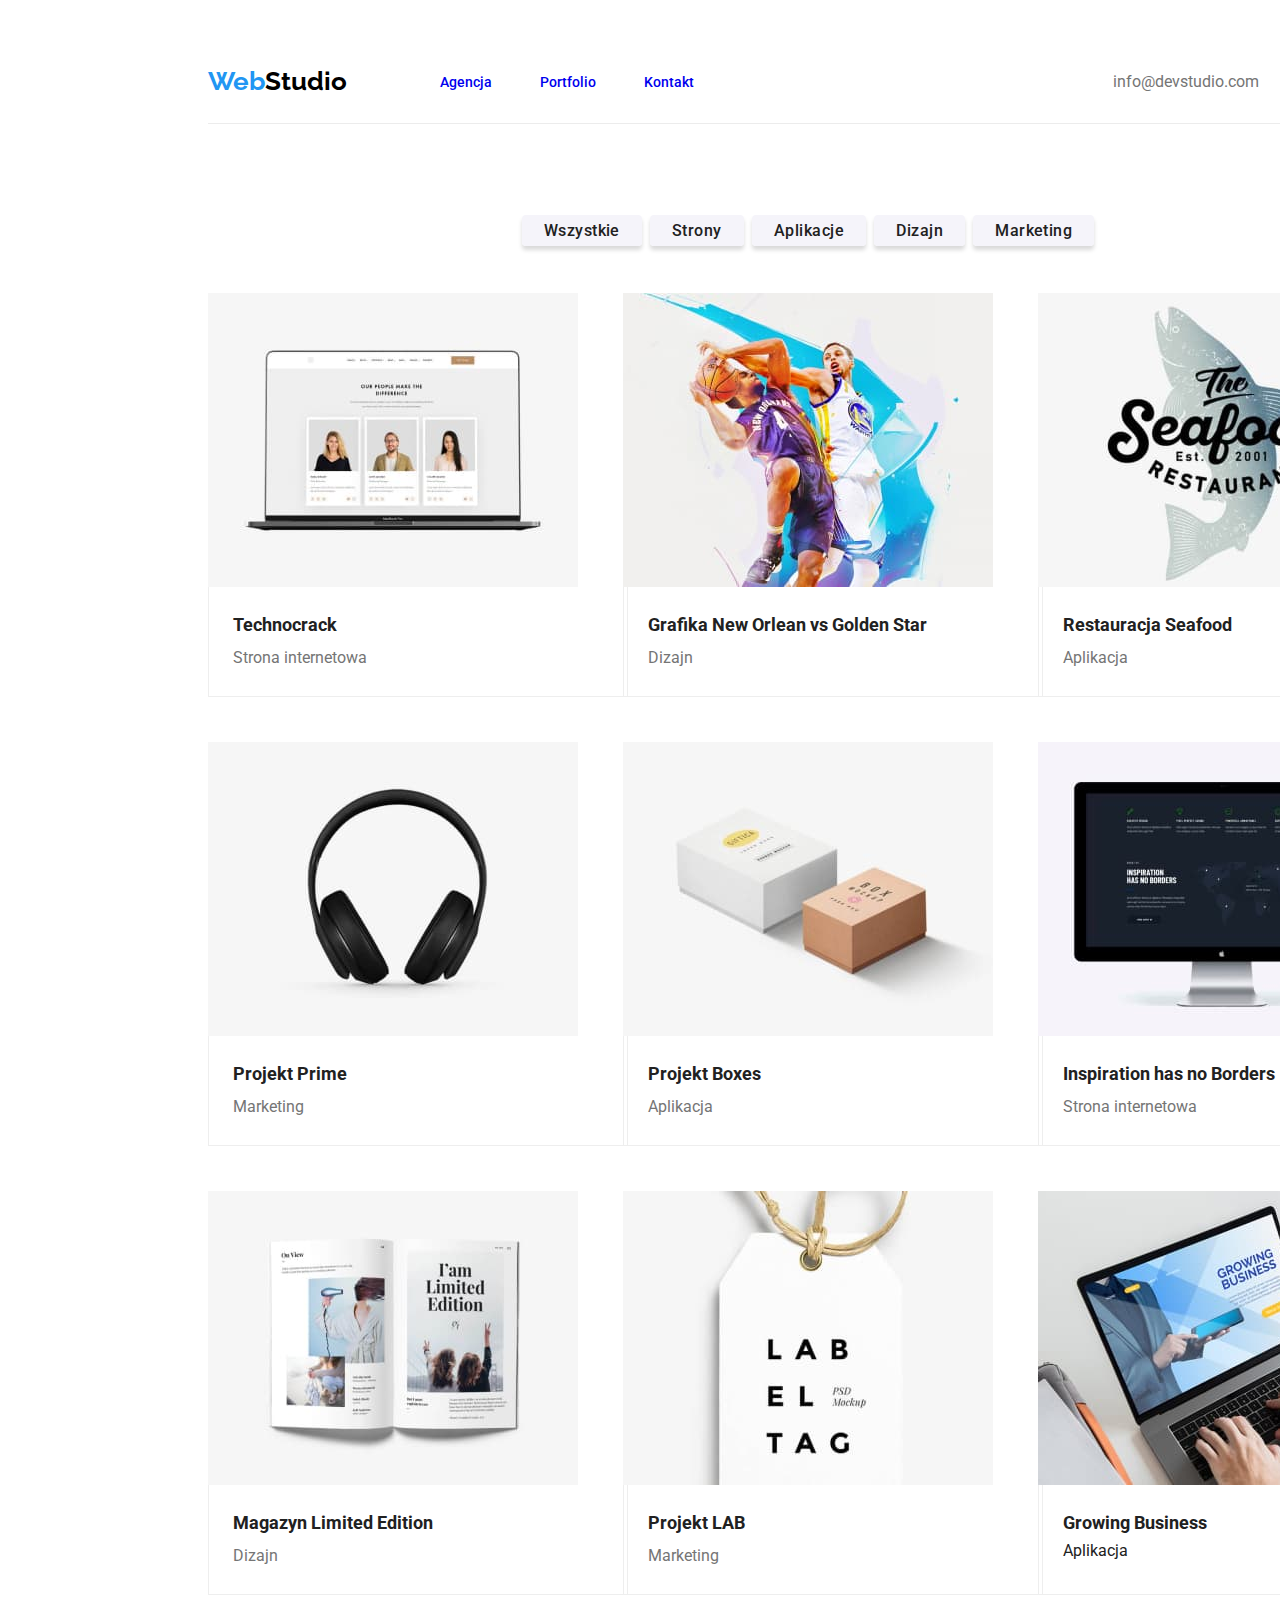
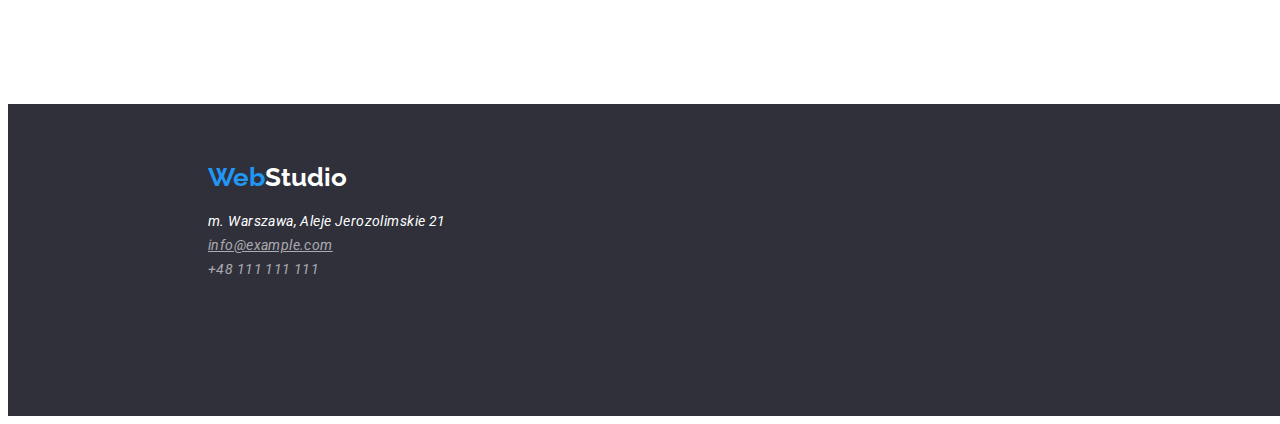
==== portfolio.html @ 49459c8f "first commit" ====
<!DOCTYPE html>
<html lang="en">
<head>
    <meta charset="UTF-8">
    <meta http-equiv="X-UA-Compatible" content="IE=edge">
    <meta name="viewport" content="width=device-width, initial-scale=1.0">
    <title>Portfolio</title>
    <link rel="stylesheet" href="./css/styles.css" />
    <link rel="preconnect" href="https://fonts.googleapis.com">
    <link rel="preconnect" href="https://fonts.gstatic.com" crossorigin>
    <link href="https://fonts.googleapis.com/css2?family=Raleway:wght@700&family=Roboto:wght@400;500;700;900&display=swap" rel="stylesheet">
    <link rel="stylesheet" href="https://cdnjs.cloudflare.com/ajax/libs/modern-normalize/2.0.0/modern-normalize.min.css" integrity="sha512-4xo8blKMVCiXpTaLzQSLSw3KFOVPWhm/TRtuPVc4WG6kUgjH6J03IBuG7JZPkcWMxJ5huwaBpOpnwYElP/m6wg==" crossorigin="anonymous" referrerpolicy="no-referrer" />
        <style>
        body {
            font-family: Roboto, sans-serif;
            font-style: normal;
            font-weight: 400;
            color: #212121;
        }
        </style>
</head>
<body>
    <header class="container">
        <nav class="navigation-container">
            <div class="menu-nav">
                        <a href="index.html" class="ws-link"><span class="web">Web</span>Studio</a>
            
                    <ul class="nav-list">
                        <li><a class="nav-links" href="https://google.com">Agencja</a></li>
                        <li><a class="nav-links" href="portfolio.html">Portfolio</a></li>
                        <li><a class="nav-links" href="https://google.com">Kontakt</a></li>
                    </ul>
            </div>
            <div class="contacts-nav">
                <ul class="contacts-menu">
                    <li><a class="contact-links" href="mailto:info@devstudio.com">info@devstudio.com</a></li>
                    <li><a class="contact-links" href="tel:48111111111">+48 111 111 111</a></li>
                </ul>
            </div>
        </nav>
    </header>

<main>
    <section>
        <div class="container">
            <div class="portfolio-container">
                <ul class="portfolio-menu">
                    <li><a class="button-portfolio" href="https://google.com">Wszystkie</button></a></li>
                    <li><a class="button-portfolio" href="https://google.com">Strony</button></a></li>
                    <li><a class="button-portfolio" href="https://google.com">Aplikacje</button></a></li>
                    <li><a class="button-portfolio" href="https://google.com">Dizajn</button></a></li>
                    <li><a class="button-portfolio" href="https://google.com">Marketing</button></a></li>
                </ul>
            </div>
        </div>
    </section>

    <section>
        <div class="container">
        <ul class="projects">
            <li>
                <div class="project-card">
                    <img src="images-page-2/img-p2-1.jpg" alt="laptop z otwartą stroną internetową" width="370" height="294">
                    <div class="card-border">
                        <h3 class="project-name">Technocrack</h3>
                        <p class="project-description">Strona internetowa</p>
                    </div>
                </div>
            </li>
            <li>
                <div class="project-card">
                    <img src="images-page-2/img-p2-2.jpg" alt="dwóch koszykarzy NBA walczących o piłkę" width="370" height="294">
                <div class="card-border">
                    <h3 class="project-name">Grafika New Orlean vs Golden Star</h3>
                    <p class="project-description">Dizajn</p>
                </div>
                </div>
            </li>
            <li>
                <div class="project-card">
                    <img src="images-page-2/img-p2-3.jpg" alt="The Seafood Restaurant logo" width="370" height="294">
                <div class="card-border">
                    <h3 class="project-name">Restauracja Seafood</h3>
                    <p class="project-description">Aplikacja</p>
                </div>
                </div>
            </li>
            <li>
                <div class="project-card">
                    <img src="images-page-2/img-p2-4.jpg" alt="słuchawki" width="370" height="294">
                <div class="card-border">
                    <h3 class="project-name">Projekt Prime</h3>
                    <p class="project-description">Marketing</p>
                </div>
                </div>
            </li>
            <li>
                <div class="project-card">
                    <img src="images-page-2/img-p2-5.jpg" alt="dwa pudełka" width="370" height="294">
                <div class="card-border">
                    <h3 class="project-name">Projekt Boxes</h3>
                    <p class="project-description">Aplikacja</p>
                </div>
                </div>
            </li>
            <li>
                <div class="project-card">
                    <img src="images-page-2/img-p2-6.jpg" alt="komputer" width="370" height="294">
                <div class="card-border">
                    <h3 class="project-name">Inspiration has no Borders</h3>
                    <p class="project-description">Strona internetowa</p>
                </div>
                </div>
            </li>
            <li>
                <div class="project-card">
                    <img src="images-page-2/img-p2-7.jpg" alt="otwrte strony magazynu Limited Edition" width="370" height="294">
                <div class="card-border">
                    <h3 class="project-name">Magazyn Limited Edition</h3>
                    <p class="project-description">Dizajn</p>
                </div>
                </div>
            </li>
            <li>
                <div class="project-card">
                    <img src="images-page-2/img-p2-8.jpg" alt="Tetykieta z logo Projektu Lab " width="370" height="294">
                <div class="card-border">
                    <h3 class="project-name">Projekt LAB</h3>
                    <p class="project-description">Marketing</p>
                </div>
                </div>
            </li>
            <li>
                <div class="project-card">
                    <img src="images-page-2/img-p2-9.jpg" alt="człowiek pracujący na laptopie" width="370" height="294">
                <div class="card-border">
                    <h3 class="project-name">Growing Business</h3>
                    <p>Aplikacja</p>
                </div>
                </div>
            </li>
        </ul>
        </div>
    </section>

</main>

<footer class="footer">
    <div class="container">
    <p class="footer-top-line"><span class="web">Web</span>Studio</p>
    <address>
        <ul>
            <li><a class="footer-location" href="https://goo.gl/maps/ze5Bx688UndLrZjg8" target="_blank">
                m. Warszawa, Aleje Jerozolimskie 21</a></li>
            <li><a class="footer-contact-mail" href="mailto:info@example.com">info@example.com</a></li>
            <li><a class="footer-contact" href="tel:48111111111">+48 111 111 111</a></li>
        </ul>
    </address>
    </div>
</footer>

</body>

</html>
---- css/styles.css ----
ul {
    list-style-type: none;
    padding: 0;
    margin: 0;
}

h2 {
font-weight: 700;
font-size: 36px;
line-height: 42px;
text-align: center;
letter-spacing: 0.03em;
color: #212121;
}

h3 {
    color: #212121;
    margin: 0;
}

a {
    text-decoration: none;
}

p {
    margin: 0;
    padding: 0;
}
.ws-link {
    /* WebStudio */
    font-family: 'Raleway';
    font-style: normal;
    font-weight: 700;
    font-size: 26px;
    line-height: 100%;
    color: #000000;
    padding-top: 24px;
    padding-bottom: 25px;
    padding-right: 93px;
}

.web {
    /* WebStudio */
    color: #2196F3
}

bu

a.nav-links:link {color: #212121;}
a.nav-links:visited {color: #212121;}
a.nav-links:hover {color: #2196F3;}
a.nav-links:active {color: #212121;}

a.contact-links:link {color: #757575}
a.contact-links:visited {color: #757575}
a.contact-links:hover {color: #2196F3}
a.contact-links:active {color: #757575}

.contacts-list {
    /* Agencja */
font-weight: 500;
font-size: 14px;
line-height: 100%;
}

.hero {
    width: 1600px;
    height: 600px;
    background-color: #2F303A;
}

.introduction-main {
    display: flex;
    flex-direction: column;
    width: 1200px;
    height: 600px;
}

.title-main {
    /* EFEKTYWNE ROZWIĄZANIA DLA WASZEGO BIZNESU */
    display: flex;
    flex-direction: column;
    justify-content: center;
    align-items: center;
    width: 1200px;
    padding-bottom: 30px;
}

h1 {
    display: flex;
    max-width: 696px;
    text-align: center;
    margin: 0;
    font-weight: 900;
    font-size: 44px;
    line-height: 136%;
    color: #FFFFFF;
    padding-top: 200px;

}

.order-button {
display: flex;
justify-content: center;
}

.button-main {
    /* bg */
width: 200px;
height: 50px;
background-color: #2196F3;
box-shadow: 0px 4px 4px rgba(0, 0, 0, 0.15);
border-radius: 4px;

color: #ffffff;
cursor: pointer;
font-weight: 700;
font-size: 16px;
line-height: 188%;
}

title-lorem {
    /* LOREM IPSUM */
font-weight: 700;
font-size: 14px;
line-height: 100%;
letter-spacing: 0.03em;
text-transform: uppercase;
}

.text-lorem {
font-size: 14px;
line-height: 171%;
letter-spacing: 0.03em;
color: #757575;
}

.box {
line-height: 171%;
color: #757575;
}

.about-us {
    /* Czym się zajmujemy */
font-weight: 700;
font-size: 36px;
line-height: 100%;
}

.what-we-do {
    display: flex;
    flex-direction: column;
    align-items: center;
    padding-top: 94px;
    padding-bottom: 50px;
}

.about-us-img {
width: 370px;
height: 294px;
}

.our-team {
    width: 1600px;
    background-color: #F5F4FA;
}

.our-team-title {
    /* Nasz zespół */
display: flex;
justify-content: center;
margin: 0 auto;
padding-bottom: 50px;
}

.card {
    /* card bg */
width: 270px;
height: 368px;
/* material shadow v1 */
box-shadow: 0px 1px 3px rgba(0, 0, 0, 0.12), 0px 1px 1px rgba(0, 0, 0, 0.14), 0px 2px 1px rgba(0, 0, 0, 0.2);
border-radius: 0px 0px 4px 4px;

}

.footer {
width: 1600px;
height: 252px;
display: flex;
background: #2F303A;
padding-top: 60px;
margin: 0px;
}

.footer-top-line {
font-family: 'Raleway';
font-style: normal;
font-weight: 700;
font-size: 26px;
line-height: 100%;
color: #FFFFFF;
padding-bottom: 20px;
}

.footer-location {
font-size: 14px;
line-height: 171%;
color: #FFFFFF;
letter-spacing: 0.03em;
}

.footer-contact {
font-size: 14px;
line-height: 171%;
color: rgba(255, 255, 255, 0.6);
letter-spacing: 0.03em;
}

.footer-contact-mail {
    font-size: 14px;
    line-height: 171%;
    color: rgba(255, 255, 255, 0.6);
    letter-spacing: 0.03em;
    text-decoration-line: underline;
    }


.button-portfolio {
        /* button-portfolio */
    height: 38px;
    background-color: #F5F4FA;
    box-shadow: 0px 4px 4px rgba(0, 0, 0, 0.15);
    border: none;
    border-radius: 4px;
    padding: 6px 22px;
    
    color: #212121;
    cursor: pointer;
    font-weight: 500;
    font-size: 16px;
    line-height: 162%;
    text-align: center;
    letter-spacing: 0.03em;
    }

a.button-portfolio:link {background-color: #F5F4FA; color: #212121}
a.button-portfolio:visited {background-color: #F5F4FA; color: #212121}
a.button-portfolio:hover {background-color: #2196F3; color: #FFFFFF}
a.button-portfolio:active {background-color: #2196F3; color: #FFFFFF}

.project-card {
    display: flex;
    flex-direction: column;
    width: 370px;
    height: 404px;
    margin-bottom: 15px;
    margin-top: 15px;
}

.card-border {
    display: block;
    justify-content: flex-start;
    height: 110px;
    width: 370px;
border-right-width: 1px;
border-right-style: solid;
border-right-color: #EEEEEE;
border-bottom-width: 1px;
border-bottom-style: solid;
border-bottom-color: #EEEEEE;
border-left-width: 1px;
border-left-style: solid;
border-left-color: #EEEEEE;
margin: 0 auto;
padding: 20px 24px;
}

.project-name {
font-weight: 700;
font-size: 18px;
line-height: 200%;
}

.project-description {
font-size: 16px;
line-height: 188%;
color: #757575;
}

.container {
    width: 1200px;
    margin: 0 200px;
}

.navigation-container {
    display: flex;
    justify-content: space-between;
    border-bottom-width: 1px;
    border-bottom-style: solid;
    border-bottom-color: #ECECEC;
}

.team-main {
    background-color: #F5F4FA;
    padding-top: 94px;
    padding-bottom: 94px;
}

.logo-nav {
    display: flex;
    justify-content: flex-start;
    align-items: center;
    padding-right: 93px;
}
.menu-nav {
    display: flex;
    justify-content: flex-start;
    align-items: center;
    row-gap: 46px;
    padding-top: 32px;
    margin-left: 0 ;
    }

.nav-list {
    display: flex;
    justify-content: space-between;
    width: 254px;
    font-weight: 500;
    font-size: 14px;
    line-height: 16px;
}

.contacts-menu {
    display: flex;
    justify-content: space-between;
    align-items: center;
    width: 295px;
    row-gap: 50px;
    padding-top: 32px;
}
.contacts-nav {
    display: flex;
    justify-content: space-between;
    align-items: center;
    width: 295px;
    padding-top: 32px;
    padding-bottom: 32px;
    }

.contact-links {
    display: flex;
    justify-content: flex-end;
    padding: 0;
}

.lorem-list {
    display:flex;
    justify-content: space-between;
    gap: 30px;
    padding-top: 94px;
}

.our-work {
    display: flex;
    justify-content: space-between;
    flex-wrap: wrap;
    gap: 30px;
    padding-bottom: 94px;
}

.team-cards {
    display: flex;
    justify-content: space-between;
    flex-wrap: wrap;
    gap: 30px;
}

.card-name {
    color: #212121;
    display: flex;
    justify-content: center;
    margin-top: 30px;
    margin-bottom: 10px;
}

.portfolio-container {
    width: 572px;
    padding-top: 94px;
    padding-bottom: 34px;
    margin: 0 auto;
}

.position-name {
    color: #757575;
    display: flex;
    justify-content: center;
}

.portfolio-menu {
    display: flex;
    justify-content: center;
    gap: 8px;
    padding: 0px 22px;
}

.projects {
    display: flex;
    flex-wrap: wrap;
    justify-content: space-between;
    gap: 15px;
    margin-bottom: 94px;
}
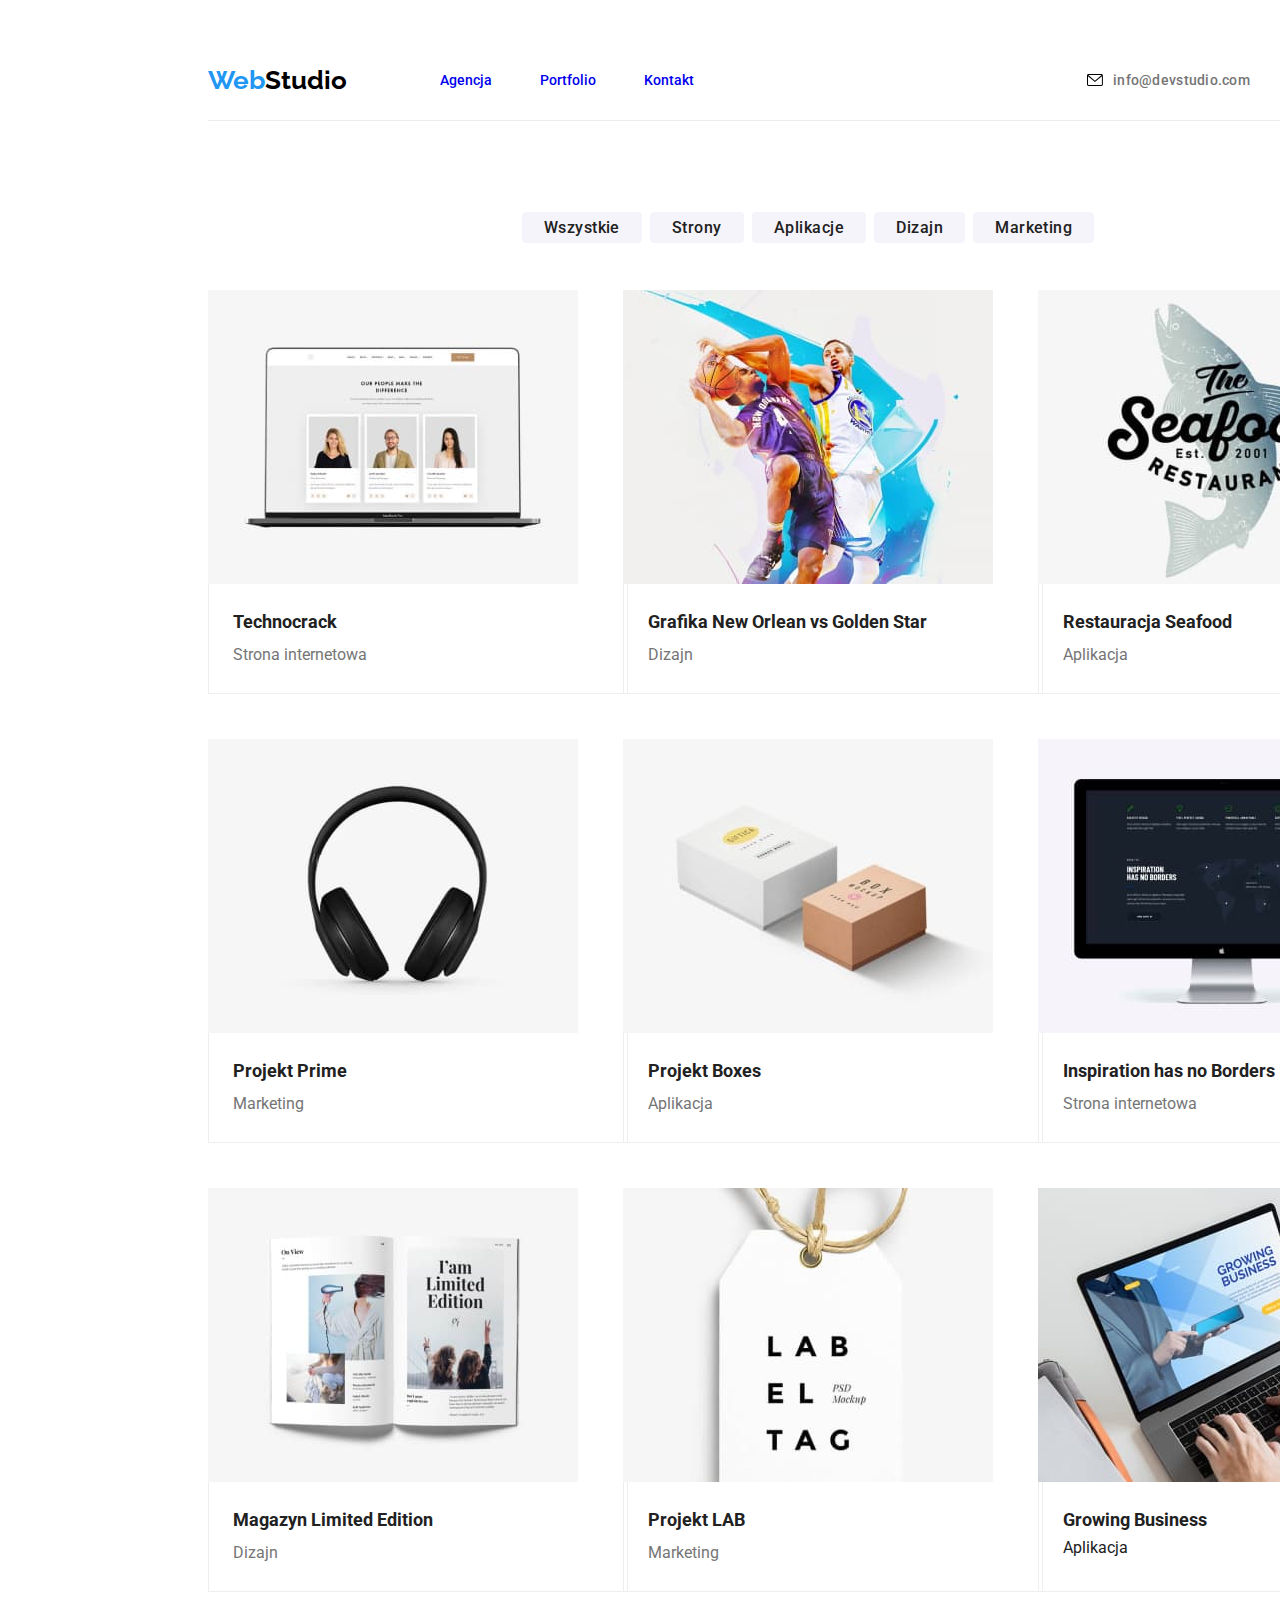
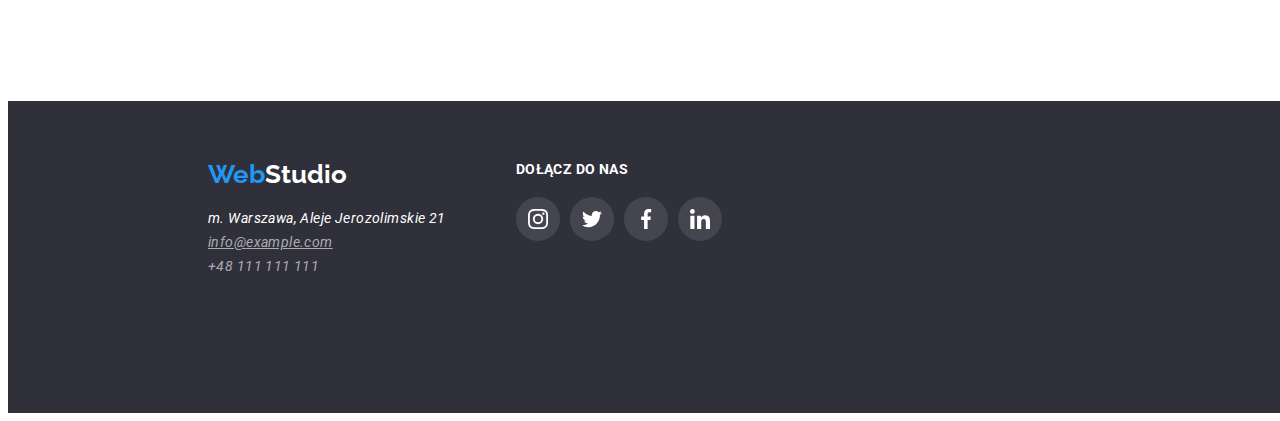
==== commit e32157da: "final styling of icons" ====
--- a/portfolio.html
+++ b/portfolio.html
@@ -31,12 +31,14 @@
                         <li><a class="nav-links" href="https://google.com">Kontakt</a></li>
                     </ul>
             </div>
+
             <div class="contacts-nav">
                 <ul class="contacts-menu">
-                    <li><a class="contact-links" href="mailto:info@devstudio.com">info@devstudio.com</a></li>
-                    <li><a class="contact-links" href="tel:48111111111">+48 111 111 111</a></li>
+                    <li class="contacts-item"><svg class="contact-items-icon" width="16px" height="12px"><use href="images/icons.svg#icon-envelope"></use></svg><a class="contact-links" href="mailto:info@devstudio.com">info@devstudio.com</a></li>
+                    <li class="contacts-item"><svg class="contact-items-icon" width="10px" height="12px"><use href="images/icons.svg#icon-smartphone"></use></svg><a class="contact-links" href="tel:48111111111">+48 111 111 111</a></li>
                 </ul>
             </div>
+
         </nav>
     </header>
 
@@ -145,20 +147,36 @@
 
 </main>
 
+
 <footer class="footer">
     <div class="container">
-    <p class="footer-top-line"><span class="web">Web</span>Studio</p>
-    <address>
-        <ul>
-            <li><a class="footer-location" href="https://goo.gl/maps/ze5Bx688UndLrZjg8" target="_blank">
-                m. Warszawa, Aleje Jerozolimskie 21</a></li>
-            <li><a class="footer-contact-mail" href="mailto:info@example.com">info@example.com</a></li>
-            <li><a class="footer-contact" href="tel:48111111111">+48 111 111 111</a></li>
-        </ul>
-    </address>
+        <div class="footer-main">
+
+            <div class="address-footer">
+                        <p class="footer-top-line"><span class="web">Web</span>Studio</p>
+                <address>
+                    <ul>
+                        <li><a class="footer-location" href="https://goo.gl/maps/ze5Bx688UndLrZjg8" target="_blank">
+                    m. Warszawa, Aleje Jerozolimskie 21</a></li>
+                        <li><a class="footer-contact-mail" href="mailto:info@example.com">info@example.com</a></li>
+                        <li><a class="footer-contact" href="tel:48111111111">+48 111 111 111</a></li>
+                    </ul>
+            </div>
+
+            <div class="join-us-footer">
+                    <p class="join-us-title">dołącz do nas</p>
+
+                    <div class="footer-social-media">
+                        <div class="social-media-icons-footer"><svg width="20px" height="20px"><use href="images/icons.svg#icon-instagram-2"></use></svg></div>
+                        <div class="social-media-icons-footer"><svg width="20px" height="20px"><use href="images/icons.svg#icon-twitter-1"></use></svg></div>
+                        <div class="social-media-icons-footer"><svg width="20px" height="20px"><use href="images/icons.svg#icon-facebook-1"></use></svg></div>
+                        <div class="social-media-icons-footer"><svg width="20px" height="20px"><use href="images/icons.svg#icon-linkedin-1"></use></svg></div>
+                    </div>
+            </div>
+
+        </div>
     </div>
 </footer>
 
 </body>
-
 </html>--- a/css/styles.css
+++ b/css/styles.css
@@ -64,9 +64,21 @@
 }
 
 .hero {
-    width: 1600px;
+    max-width: 1600px;
     height: 600px;
     background-color: #2F303A;
+    background: url("/images/img-main-background.jpg");
+}
+
+.hero-container {
+max-width: 100%;
+max-height: 100%;
+background-color: rgba(47, 48, 58, 0.4);
+display: flex;
+flex-direction: column;
+align-items: center;
+padding-bottom: 200px;
+margin-bottom: 94px;
 }
 
 .introduction-main {
@@ -84,6 +96,7 @@
     align-items: center;
     width: 1200px;
     padding-bottom: 30px;
+
 }
 
 h1 {
@@ -140,6 +153,16 @@
 color: #757575;
 }
 
+.icon-box {
+    display: flex;
+    justify-content: center;
+    align-items: center;
+    width: 270px;
+    height: 120px;
+    background-color: #F5F4FA;
+    margin-bottom: 30px;
+}
+
 .about-us {
     /* Czym się zajmujemy */
 font-weight: 700;
@@ -175,21 +198,96 @@
 
 .card {
     /* card bg */
+display: block;
 width: 270px;
-height: 368px;
+height: 428px;
 /* material shadow v1 */
+background-color: #FFFFFF;
 box-shadow: 0px 1px 3px rgba(0, 0, 0, 0.12), 0px 1px 1px rgba(0, 0, 0, 0.14), 0px 2px 1px rgba(0, 0, 0, 0.2);
 border-radius: 0px 0px 4px 4px;
-
+}
+
+.card-icon {
+    display: flex;
+    justify-content: space-around;
+    width: 206px;
+    height: 56px;
+    margin-left: 32px;
+    gap: 10px;
+    fill: #AFB1B8;
+}
+
+.social-media-icons {
+    display: flex;
+    justify-content: center;
+    align-items: center;
+    width: 44px;
+    height: 44px;
+    border: none;
+    border-radius: 22px;
+    cursor: pointer;
+}
+
+.social-media-icons:hover {
+    fill: #FFFFFF;
+    background-color: #2196F3;
+
+}
+
+.clients {
+    margin-bottom: 94px;
+}
+
+.our-clients {
+    display: flex;
+    justify-content: center;
+    margin: 0 auto;
+    padding-top: 94px;
+
+}
+
+.clients-icons {
+    display: flex;
+    justify-content: space-between;
+    padding-top: 50px;
+}
+
+.clients-logo {
+display: flex;
+justify-content: center;
+align-items: center;
+width: 170px;
+height: 92px;
+border: 1px solid #AFB1B8;
+border-radius: 4px;
+fill: #AFB1B8;
+}
+
+.clients-logo:hover {border-color: #2196F3;
+    border-radius: 4px;}
+
+
+.clients-logo:hover {
+    fill: #2196F3;
 }
 
 .footer {
 width: 1600px;
 height: 252px;
-display: flex;
 background: #2F303A;
 padding-top: 60px;
 margin: 0px;
+}
+
+.footer-main {
+    display: flex;
+    justify-content: flex-start;
+}
+
+.address-footer {
+    display: block;
+    justify-content: flex-start;
+    margin-right: 70px;
 }
 
 .footer-top-line {
@@ -224,12 +322,49 @@
     text-decoration-line: underline;
     }
 
+.join-us-footer {
+display: block;
+}
+
+.footer-social-media {
+    display: flex;
+    gap: 10px;
+}
+
+.social-media-icons-footer {
+display: flex;
+justify-content: center;
+align-items: center;
+width: 44px;
+height: 44px;
+border: none;
+border-radius: 22px;
+cursor: pointer;
+background-color: rgba(255, 255, 255, 0.1);
+fill: #FFFFFF;
+}
+
+.social-media-icons-footer:hover {
+    fill: #FFFFFF;
+    background-color: #2196F3;
+}
+
+.join-us-title {
+display: flex;
+font-weight: 700;
+font-size: 14px;
+line-height: 16px;
+letter-spacing: 0.03em;
+text-transform: uppercase;
+color: #FFFFFF;
+padding-bottom: 20px;
+
+}
 
 .button-portfolio {
         /* button-portfolio */
     height: 38px;
     background-color: #F5F4FA;
-    box-shadow: 0px 4px 4px rgba(0, 0, 0, 0.15);
     border: none;
     border-radius: 4px;
     padding: 6px 22px;
@@ -245,7 +380,10 @@
 
 a.button-portfolio:link {background-color: #F5F4FA; color: #212121}
 a.button-portfolio:visited {background-color: #F5F4FA; color: #212121}
-a.button-portfolio:hover {background-color: #2196F3; color: #FFFFFF}
+a.button-portfolio:hover {background-color: #2196F3; color: #FFFFFF;
+/* shadow-middle */
+box-shadow: 0px 3px 1px rgba(0, 0, 0, 0.1), 0px 1px 2px rgba(0, 0, 0, 0.08), 0px 2px 2px rgba(0, 0, 0, 0.12);
+border-radius: 4px;}
 a.button-portfolio:active {background-color: #2196F3; color: #FFFFFF}
 
 .project-card {
@@ -256,6 +394,13 @@
     margin-bottom: 15px;
     margin-top: 15px;
 }
+
+.project-card:hover,
+.project-card:focus {
+    cursor: pointer;
+    box-shadow: 0px 1px 1px rgba(0, 0, 0, 0.12), 0px 4px 4px rgba(0, 0, 0, 0.06), 1px 4px 6px rgba(0, 0, 0, 0.16);
+}
+
 
 .card-border {
     display: block;
@@ -290,6 +435,7 @@
 .container {
     width: 1200px;
     margin: 0 200px;
+    
 }
 
 .navigation-container {
@@ -328,29 +474,49 @@
     font-weight: 500;
     font-size: 14px;
     line-height: 16px;
-}
-
-.contacts-menu {
-    display: flex;
-    justify-content: space-between;
-    align-items: center;
-    width: 295px;
-    row-gap: 50px;
-    padding-top: 32px;
-}
+    font-weight: 500;
+}
+
 .contacts-nav {
     display: flex;
     justify-content: space-between;
     align-items: center;
-    width: 295px;
+    width: 321px;
     padding-top: 32px;
     padding-bottom: 32px;
+    row-gap: 30px;
     }
+
+.contacts-menu {
+    display: flex;
+    justify-content: space-between;
+    align-items: center;
+    width: 321px;
+    row-gap: 30px;
+    padding-top: 32px;
+}
+
+.contacts-item {
+display: flex;
+justify-content: space-between;
+gap: 10px;
+align-items: center;
+padding-right: 0px;
+font-weight: 500;
+font-size: 14px;
+line-height: 16px;
+letter-spacing: 0.02em;
+}
+
+.contact-items-icon:hover {
+    fill: #2196F3;
+}
 
 .contact-links {
     display: flex;
     justify-content: flex-end;
     padding: 0;
+    
 }
 
 .lorem-list {
@@ -394,6 +560,7 @@
     color: #757575;
     display: flex;
     justify-content: center;
+    margin-bottom: 16px;
 }
 
 .portfolio-menu {
